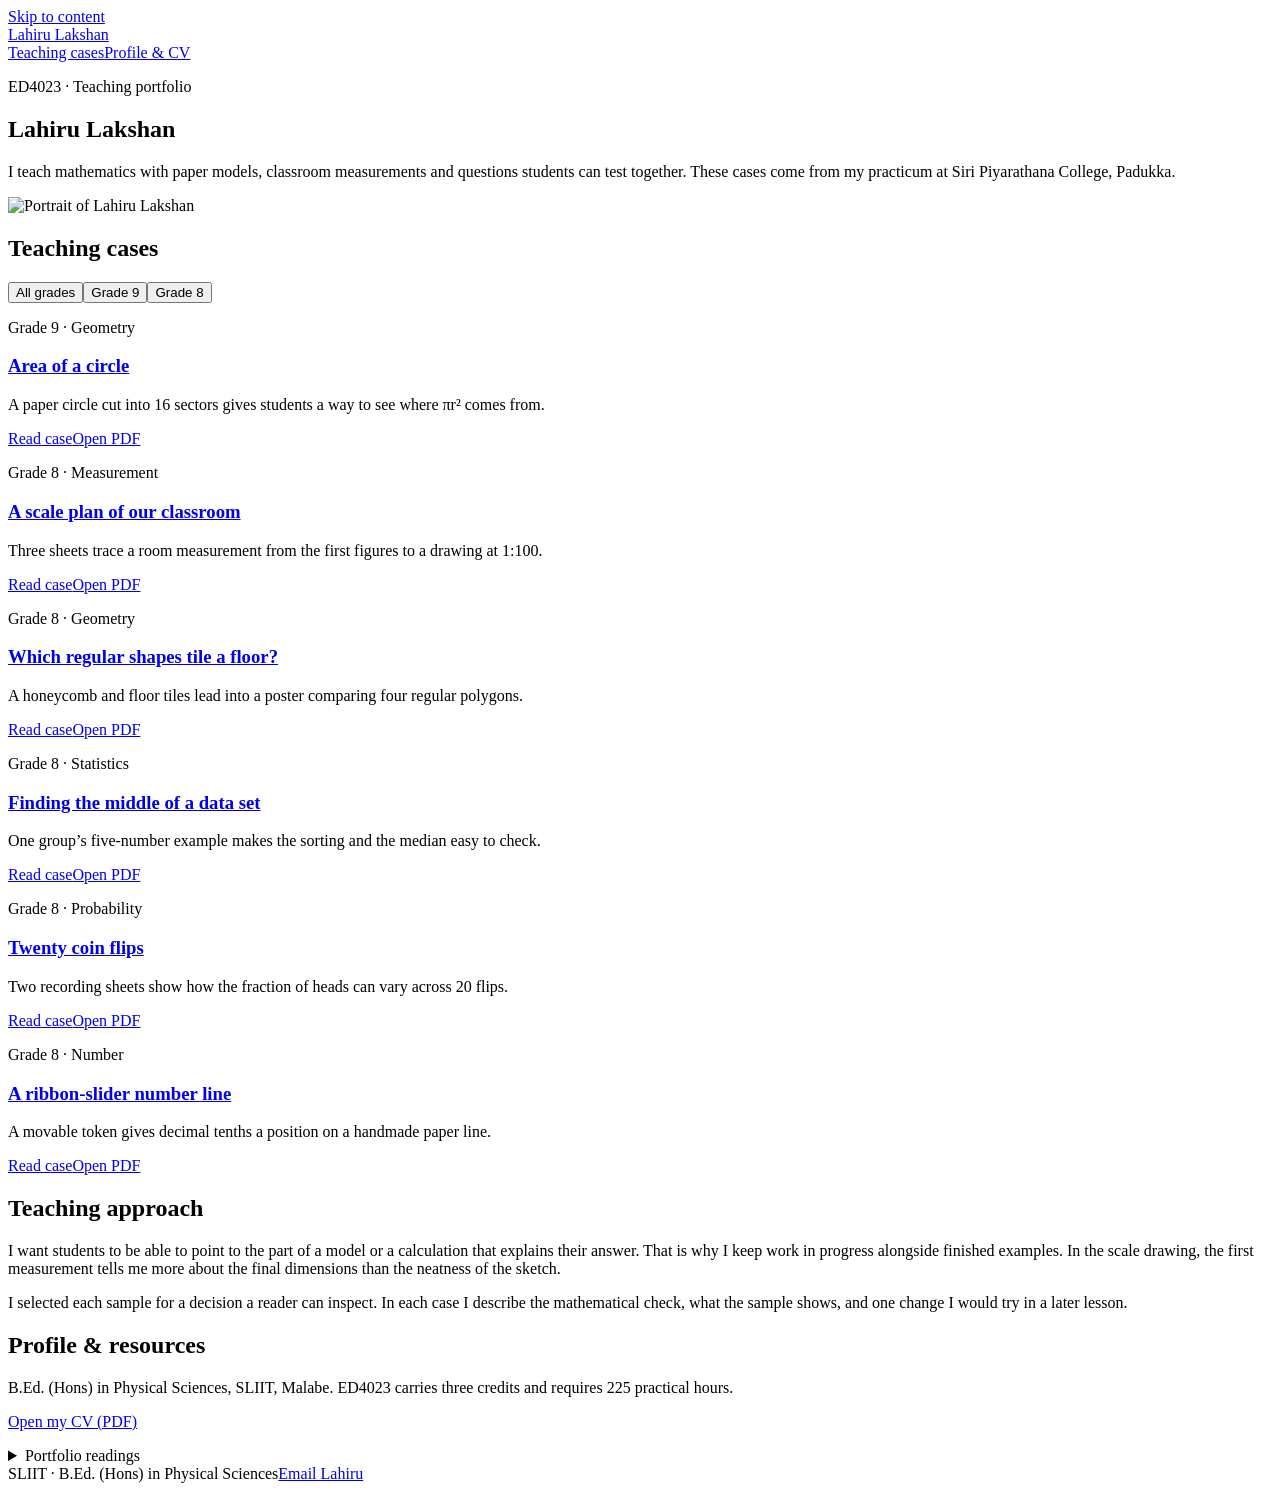
==== index.html @ 7fe50845 "Add files via upload" ====
<!doctype html>
<html lang="en"><head><meta charset="utf-8"><meta name="viewport" content="width=device-width,initial-scale=1"><title>Mathematics teaching portfolio | Lahiru Lakshan</title><link rel="stylesheet" href="assets/portfolio.css"></head>
<body><a class="skip" href="#main">Skip to content</a><header><div class="wrap"><a class="brand" href="index.html">Lahiru Lakshan</a><nav aria-label="Portfolio"><a href="index.html#cases">Teaching cases</a><a href="index.html#profile">Profile &amp; CV</a></nav></div></header>
<main id="main"><section class="intro"><div class="wrap hero"><div><p class="meta">ED4023 · Teaching portfolio</p><h1>Lahiru Lakshan</h1><p class="lead">I teach mathematics with paper models, classroom measurements and questions students can test together. These cases come from my practicum at Siri Piyarathana College, Padukka.</p></div><img src="assets/images/lahiru.jpg" width="1120" height="1400" alt="Portrait of Lahiru Lakshan" fetchpriority="high"></div></section>
<section class="wrap section" id="cases" aria-labelledby="cases-heading"><h2 id="cases-heading">Teaching cases</h2>
<div class="filters" aria-label="Filter cases by grade" role="group" hidden><button type="button" data-grade="0" aria-pressed="true">All grades</button><button type="button" data-grade="9" aria-pressed="false">Grade 9</button><button type="button" data-grade="8" aria-pressed="false">Grade 8</button></div><p class="visually-hidden" role="status" id="count"></p>
<div class="grid"><article class="entry" data-case-grade="9"><p class="meta">Grade 9 · Geometry</p><h3><a href="circle-area.html">Area of a circle</a></h3><p>A paper circle cut into 16 sectors gives students a way to see where πr² comes from.</p><div class="actions"><a href="circle-area.html" aria-label="Read case: Area of a circle">Read case</a><a href="assets/docs/lahiru-grade9-circle-area-5e-lesson-plan.pdf" target="_blank" rel="noopener" aria-label="Open PDF: Area of a circle">Open PDF</a></div></article>
<article class="entry" data-case-grade="8"><p class="meta">Grade 8 · Measurement</p><h3><a href="scale-drawing.html">A scale plan of our classroom</a></h3><p>Three sheets trace a room measurement from the first figures to a drawing at 1:100.</p><div class="actions"><a href="scale-drawing.html" aria-label="Read case: A scale plan of our classroom">Read case</a><a href="assets/docs/lahiru-grade8-scale-diagrams-and-numberline-aid.pdf" target="_blank" rel="noopener" aria-label="Open PDF: A scale plan of our classroom">Open PDF</a></div></article>
<article class="entry" data-case-grade="8"><p class="meta">Grade 8 · Geometry</p><h3><a href="tessellation.html">Which regular shapes tile a floor?</a></h3><p>A honeycomb and floor tiles lead into a poster comparing four regular polygons.</p><div class="actions"><a href="tessellation.html" aria-label="Read case: Which regular shapes tile a floor?">Read case</a><a href="assets/docs/lahiru-grade8-tessellation-teaching-aid-report.pdf" target="_blank" rel="noopener" aria-label="Open PDF: Which regular shapes tile a floor?">Open PDF</a></div></article>
<article class="entry" data-case-grade="8"><p class="meta">Grade 8 · Statistics</p><h3><a href="statistics.html">Finding the middle of a data set</a></h3><p>One group’s five-number example makes the sorting and the median easy to check.</p><div class="actions"><a href="statistics.html" aria-label="Read case: Finding the middle of a data set">Read case</a><a href="assets/docs/lahiru-grade8-data-representation-action-study.pdf" target="_blank" rel="noopener" aria-label="Open PDF: Finding the middle of a data set">Open PDF</a></div></article>
<article class="entry" data-case-grade="8"><p class="meta">Grade 8 · Probability</p><h3><a href="probability.html">Twenty coin flips</a></h3><p>Two recording sheets show how the fraction of heads can vary across 20 flips.</p><div class="actions"><a href="probability.html" aria-label="Read case: Twenty coin flips">Read case</a><a href="assets/docs/lahiru-grade8-probability-experimental-lab.pdf" target="_blank" rel="noopener" aria-label="Open PDF: Twenty coin flips">Open PDF</a></div></article>
<article class="entry" data-case-grade="8"><p class="meta">Grade 8 · Number</p><h3><a href="number-line.html">A ribbon-slider number line</a></h3><p>A movable token gives decimal tenths a position on a handmade paper line.</p><div class="actions"><a href="number-line.html" aria-label="Read case: A ribbon-slider number line">Read case</a><a href="assets/docs/lahiru-grade8-triangle-construction-activity.pdf" target="_blank" rel="noopener" aria-label="Open PDF: A ribbon-slider number line">Open PDF</a></div></article></div></section>
<section id="profile" class="profile section"><div class="wrap"><div><h2>Teaching approach</h2><p>I want students to be able to point to the part of a model or a calculation that explains their answer. That is why I keep work in progress alongside finished examples. In the scale drawing, the first measurement tells me more about the final dimensions than the neatness of the sketch.</p><p>I selected each sample for a decision a reader can inspect. In each case I describe the mathematical check, what the sample shows, and one change I would try in a later lesson.</p></div><div><h2>Profile &amp; resources</h2><p>B.Ed. (Hons) in Physical Sciences, SLIIT, Malabe. ED4023 carries three credits and requires 225 practical hours.</p><p><a href="assets/docs/lahiru-lakshan-cv.pdf" target="_blank" rel="noopener">Open my CV (PDF)</a></p><details><summary>Portfolio readings</summary><ul><li><a href="assets/docs/amaya-et-al-2013-eportfolio-framework.pdf" target="_blank" rel="noopener">Educational e-portfolios: uses and tools</a> · Amaya and colleagues, 2013</li><li><a href="assets/docs/preparing-a-teaching-portfolio-handbook.pdf" target="_blank" rel="noopener">Preparing a Teaching Portfolio</a> · Mues and Sorcinelli, 2000</li></ul></details></div></div></section></main>
<script>
const filters = document.querySelector(".filters");
filters.hidden = false;
const entries = document.querySelectorAll("[data-case-grade]");
filters.addEventListener("click", event => {
  const selected = event.target.closest("button");
  if (!selected) return;
  let count = 0;
  for (const entry of entries) {
    entry.hidden = selected.dataset.grade !== "0" && entry.dataset.caseGrade !== selected.dataset.grade;
    if (!entry.hidden) count++;
  }
  for (const button of filters.querySelectorAll("button")) button.setAttribute("aria-pressed", String(button === selected));
  document.querySelector("#count").textContent = count + (count === 1 ? " case shown" : " cases shown");
});
</script><footer><div class="wrap"><span>SLIIT · B.Ed. (Hons) in Physical Sciences</span><a href="mailto:mynewone2024lahiru@gmail.com">Email Lahiru</a></div></footer></body></html>
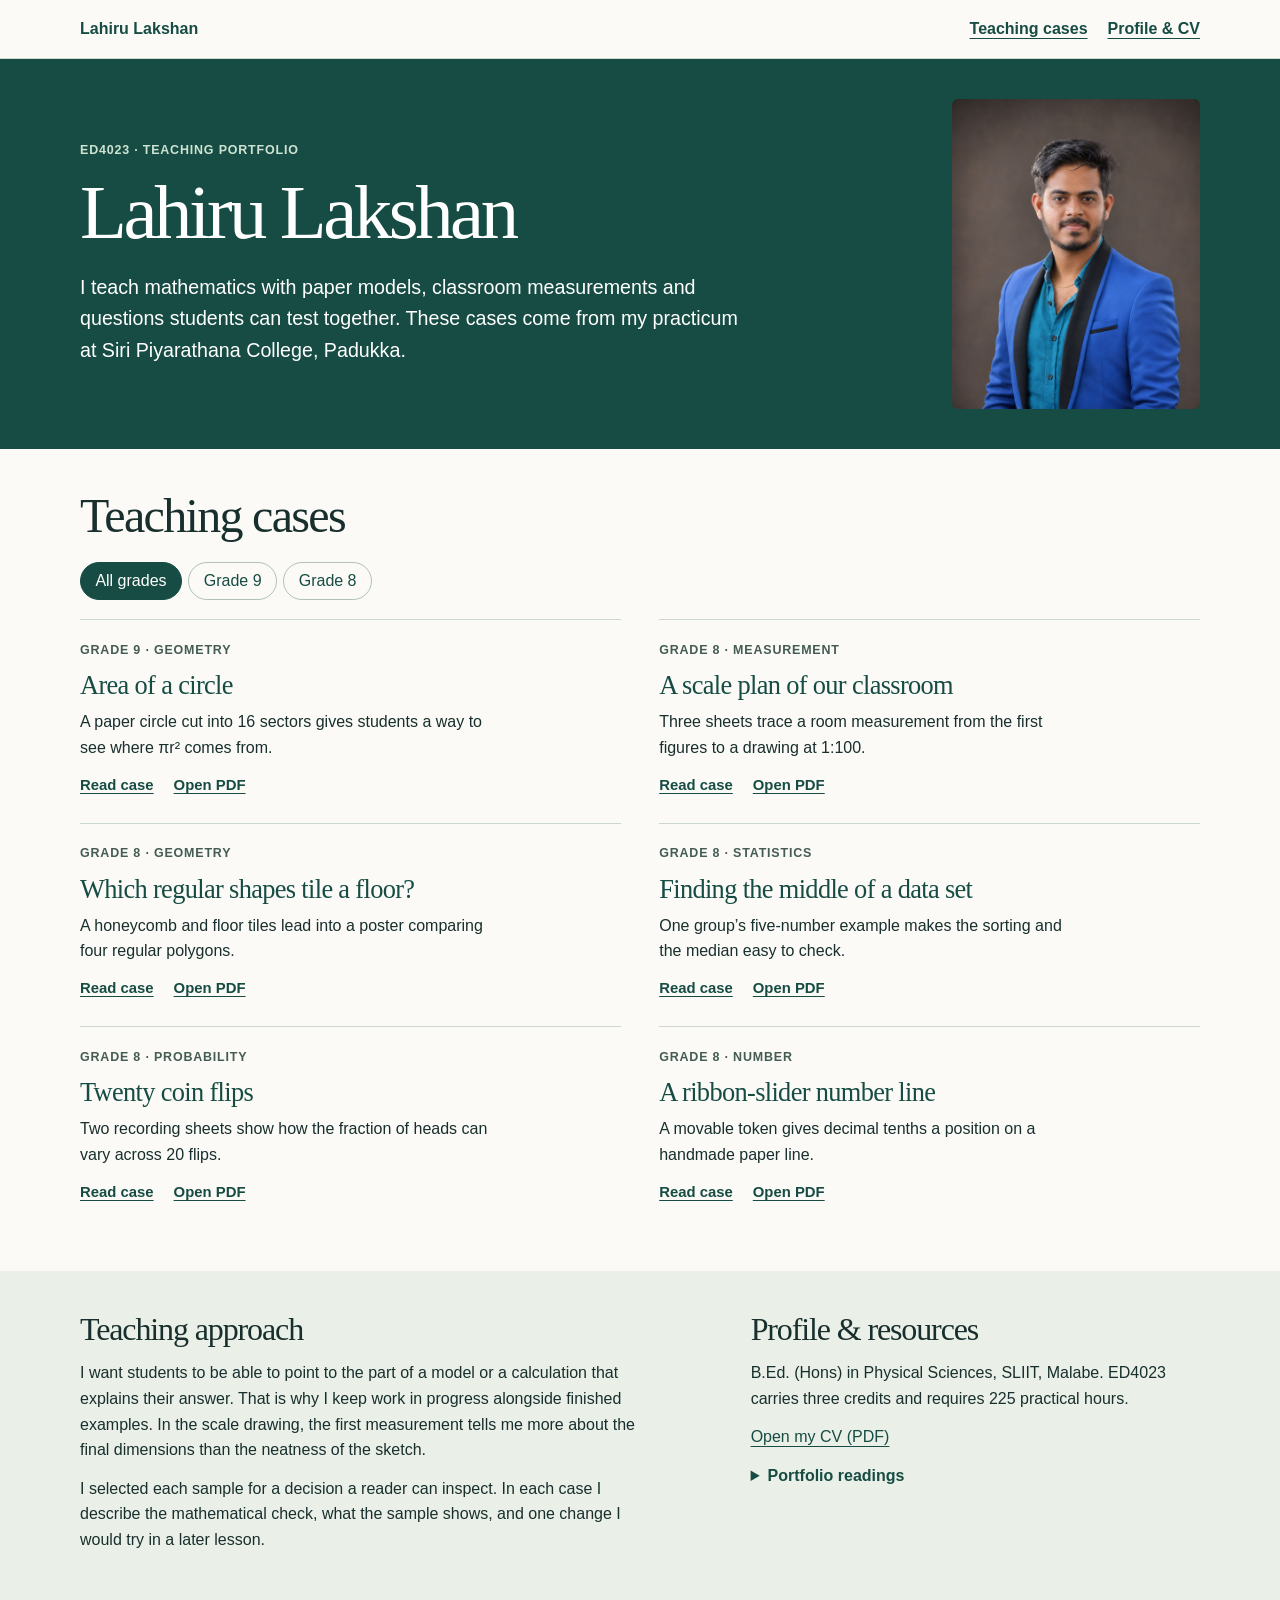
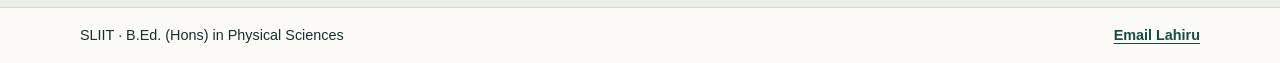
==== commit 246cdabe: "Update index.html" ====
--- a/index.html
+++ b/index.html
@@ -26,4 +26,4 @@
   for (const button of filters.querySelectorAll("button")) button.setAttribute("aria-pressed", String(button === selected));
   document.querySelector("#count").textContent = count + (count === 1 ? " case shown" : " cases shown");
 });
-</script><footer><div class="wrap"><span>SLIIT · B.Ed. (Hons) in Physical Sciences</span><a href="mailto:mynewone2024lahiru@gmail.com">Email Lahiru</a></div></footer></body></html>
+</script><footer><div class="wrap"><span>SLIIT · B.Ed. (Hons) in Physical Sciences</span><a href="lakshan2026lahiru1415@gmail.com">Email Lahiru</a></div></footer></body></html>
--- a/assets/portfolio.css
+++ b/assets/portfolio.css
@@ -0,0 +1,10 @@
+:root{color-scheme:light;--ink:#182f2d;--forest:#164c43;--paper:#fbfaf6;--rule:#cdd7cd;--muted:#445c54;--serif:Georgia,"Times New Roman",serif;--sans:Inter,"Segoe UI",Arial,sans-serif}
+*{box-sizing:border-box}body{margin:0;background:var(--paper);color:var(--ink);font:1rem/1.6 var(--sans)}a{color:var(--forest);text-underline-offset:.22em}a:hover{text-decoration-thickness:2px}a:focus-visible,button:focus-visible,summary:focus-visible{outline:3px solid #b55a19;outline-offset:4px}button{font:inherit}h1,h2,h3,p,figure{margin:0}h1,h2,h3{font-family:var(--serif);font-weight:normal;line-height:1.1;text-wrap:balance}h1{font-size:clamp(2.9rem,6vw,5rem);letter-spacing:-.045em}h2{font-size:clamp(2rem,4vw,3rem);letter-spacing:-.035em}h3{font-size:1.65rem;letter-spacing:-.025em}.wrap{width:min(1120px,calc(100% - 3rem));margin-inline:auto}.skip{position:absolute;left:-999em}.skip:focus{left:1rem;top:.4rem;background:white;z-index:2}header{border-bottom:1px solid var(--rule)}header .wrap,footer .wrap{display:flex;align-items:center;justify-content:space-between;gap:1rem;padding-block:1rem}header a,footer a{font-weight:600}.brand{text-decoration:none}nav,.actions,.filters{display:flex;flex-wrap:wrap;align-items:center;gap:.75rem 1.25rem}.intro{background:var(--forest);color:white}.hero{display:grid;grid-template-columns:1fr minmax(180px,26%);align-items:center;gap:2.25rem;padding-block:2.5rem}.hero img{width:100%;height:clamp(190px,21vw,245px);object-fit:cover;object-position:50% 28%;border-radius:3px}.meta{font-size:.78rem;font-weight:650;letter-spacing:.065em;text-transform:uppercase;color:var(--muted);margin-bottom:.65rem}.intro .meta{color:#cee3d1}.lead{font-size:clamp(1.05rem,2vw,1.23rem);max-width:62ch;margin-top:1rem}.section{padding-block:2.6rem}.filters{margin:1.2rem 0;gap:.4rem}.filters button{border:1px solid #b2c1b8;background:transparent;color:var(--forest);border-radius:2rem;padding:.32rem .9rem;cursor:pointer}.filters button[aria-pressed=true]{background:var(--forest);color:white;border-color:var(--forest)}.grid{display:grid;grid-template-columns:repeat(2,minmax(0,1fr));gap:0 2.4rem}.entry{border-top:1px solid var(--rule);padding:1.3rem 0 1.55rem}.entry h3 a{text-decoration:none}.entry h3 a:hover{text-decoration:underline}.entry p:not(.meta){margin:.55rem 0 .85rem;max-width:46ch}.actions a{font-size:.93rem;font-weight:650}.profile{background:#eaf0e8}.profile .wrap{display:grid;grid-template-columns:1.35fr 1fr;gap:4rem}.profile h2{font-size:2rem}.profile p{margin:.8rem 0;max-width:65ch}summary{cursor:pointer;color:var(--forest);font-weight:600}details ul{padding-left:1.1rem}.back{display:inline-block;margin-bottom:1.2rem}.case-head{padding:1.5rem 0 2rem;border-bottom:1px solid var(--rule)}.case-head h1{font-size:clamp(2.5rem,5vw,4.3rem)}.case-head .actions{margin-top:1rem}.casebody{display:grid;grid-template-columns:minmax(0,1.1fr) minmax(0,.95fr);align-items:start;gap:3rem;padding-block:2.25rem}.casebody h2{font-size:1.58rem}.notes section+section{margin-top:1.3rem}.notes p{margin-top:.4rem}.samples{min-width:0}.samples h2{margin-bottom:1rem}figure+figure{margin-top:1.35rem}.samples img{width:100%;max-height:420px;object-fit:contain;background:#e8eae3;display:block}.samples a{display:block}figcaption{margin-top:.5rem;color:var(--muted);font-size:.93rem}.casefoot{border-top:1px solid var(--rule);padding-block:1.25rem;display:flex;justify-content:space-between;gap:1rem;flex-wrap:wrap}footer{border-top:1px solid var(--rule);font-size:.9rem}.visually-hidden{position:absolute;width:1px;height:1px;overflow:hidden;clip-path:inset(50%)}[hidden]{display:none!important}
+@media(max-width:720px){.wrap{width:calc(100% - 2rem)}.hero{grid-template-columns:1fr 100px;gap:1rem;padding-block:1.6rem}.hero img{height:135px}.hero h1{font-size:2.55rem}.hero .lead{font-size:1rem}.grid,.profile .wrap,.casebody{grid-template-columns:1fr}.profile .wrap,.casebody{gap:2rem}.section{padding-block:1.8rem}header .wrap,footer .wrap{flex-wrap:wrap}header nav{gap:.75rem}.samples{grid-row:2}.entry{padding:1rem 0}.case-head{padding-top:1rem}}
+@media(max-width:440px){.hero{grid-template-columns:1fr 80px}.hero img{height:104px;align-self:start}.hero .lead{grid-column:1/-1}.hero{row-gap:0}.hero .lead{margin-top:.65rem}.hero .meta{font-size:.7rem}.casebody{padding-block:1.5rem}}
+
+.hero{grid-template-columns:minmax(0,1fr) 248px;column-gap:clamp(2rem,8vw,7rem)}
+.hero img{width:100%;height:auto;aspect-ratio:4/5;object-position:center;border-radius:6px}
+.hero .lead{margin-top:1rem}
+@media(max-width:720px){.hero{grid-template-columns:minmax(0,1fr) 108px;align-items:start;gap:1rem}.hero img{align-self:start}.hero h1{font-size:clamp(2.15rem,7vw,2.55rem)}}
+@media(max-width:480px){.hero>div{display:contents}.hero .meta,.hero h1{grid-column:1}.hero .meta{align-self:end;margin:0}.hero h1{align-self:start}.hero img{grid-column:2;grid-row:1/span 2}.hero .lead{grid-column:1/-1;margin-top:0}}
